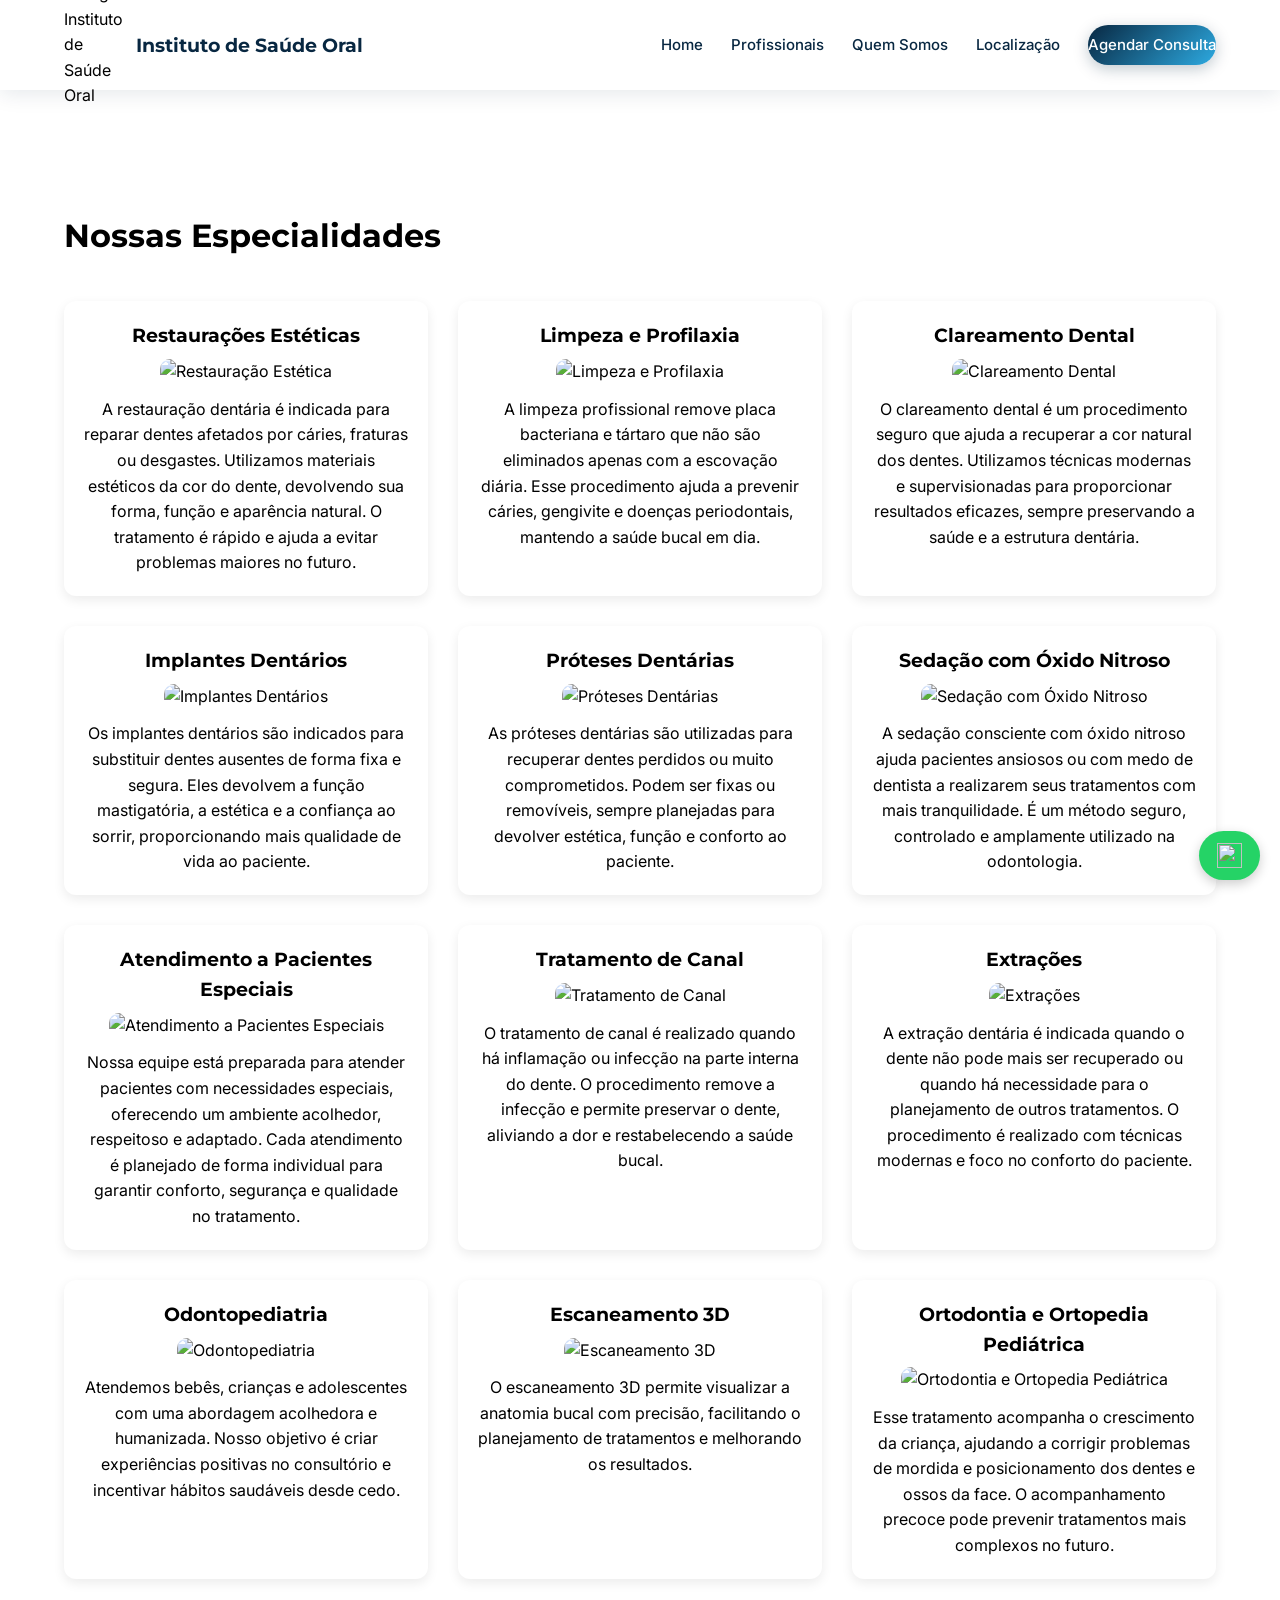
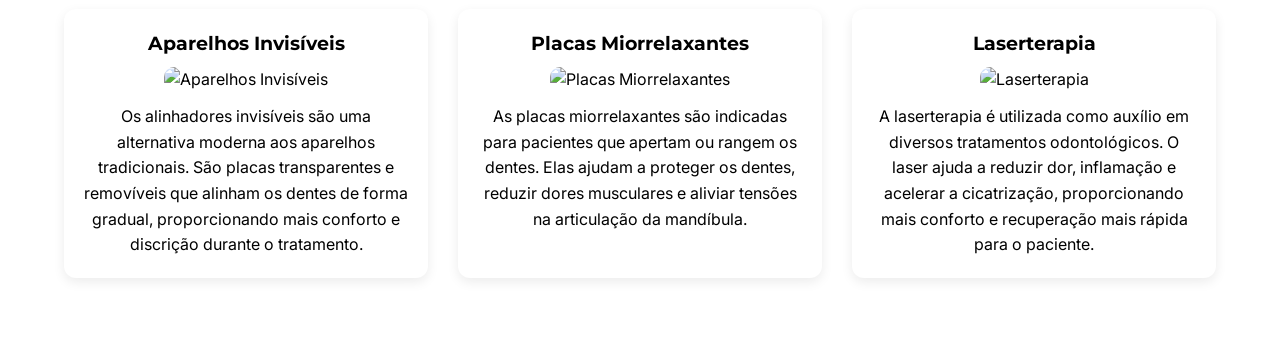
==== especialidades.html @ 9c94c363 "first commit" ====
<!DOCTYPE html>
<html lang="pt-br">
<head>
  <meta charset="UTF-8">
  <meta name="viewport" content="width=device-width, initial-scale=1.0">
  <meta name="description" content="Especialidades odontológicas do Instituto de Saúde Oral - Curitiba/PR">
  <title>Especialidades – Instituto de Saúde Oral</title>
  <link rel="preconnect" href="https://fonts.googleapis.com">
  <link rel="preconnect" href="https://fonts.gstatic.com" crossorigin>
  <link href="https://fonts.googleapis.com/css2?family=Inter:wght@400;500;600;700;800&family=Montserrat:wght@600;700;800&display=swap" rel="stylesheet">
  <link rel="stylesheet" href="style.css">
</head>
<body>

  <header id="header">
    <button class="hamburger" id="hamburger" aria-label="Abrir menu">&#9776;</button>

    <nav class="side-menu" id="sideMenu" aria-label="Menu principal">
      <ul>
        <li><a href="index.html">🏠 Home</a></li>
        <li><a href="profissionais.html">👩‍⚕️ Profissionais</a></li>
        <li><a href="index.html#quem-somos">ℹ️ Quem Somos</a></li>
        <li><a href="https://www.google.com/maps/place/Instituto+de+Sa%C3%BAde+Oral/@-25.3976429,-49.2523343,18z" target="_blank" rel="noopener noreferrer">📍 Localização</a></li>
        <li><a href="https://wa.me/5541984911286?text=Olá%20gostaria%20de%20agendar%20uma%20consulta%20vim%20pelo%20site" target="_blank" rel="noopener noreferrer" style="background:#25d366;margin-top:8px;font-weight:700;">📅 Agendar Consulta</a></li>
      </ul>
    </nav>

    <div class="container nav">
      <div class="nav-brand">
        <img src="projeto-iso/foto.logo.png" alt="Logo Instituto de Saúde Oral" class="logo">
        <h2>Instituto de Saúde Oral</h2>
      </div>
      <nav aria-label="Navegação principal">
        <ul>
          <li><a href="index.html">Home</a></li>
          <li><a href="profissionais.html">Profissionais <span class="tooltip">Conheça nossa equipe</span></a></li>
          <li><a href="index.html#quem-somos">Quem Somos <span class="tooltip">Nossa história e valores</span></a></li>
          <li><a href="https://www.google.com/maps/place/Instituto+de+Sa%C3%BAde+Oral/@-25.3976429,-49.2523343,18z" target="_blank" rel="noopener noreferrer">Localização <span class="tooltip">Veja onde estamos</span></a></li>
          <li>
            <a class="btn" href="https://wa.me/5541984911286?text=Olá%20gostaria%20de%20agendar%20uma%20consulta%20vim%20pelo%20site" target="_blank" rel="noopener noreferrer">Agendar Consulta</a>
          </li>
        </ul>
      </nav>
    </div>
  </header>

  <section class="specialties container">
    <h1>Nossas Especialidades</h1>
    <ul>
      <li>
        <h3>Restaurações Estéticas</h3>
        <img src="projeto-iso/restauracao.png" alt="Restauração Estética" loading="lazy">
        <p>A restauração dentária é indicada para reparar dentes afetados por cáries, fraturas ou desgastes. Utilizamos materiais estéticos da cor do dente, devolvendo sua forma, função e aparência natural. O tratamento é rápido e ajuda a evitar problemas maiores no futuro.</p>
      </li>
      <li>
        <h3>Limpeza e Profilaxia</h3>
        <img src="projeto-iso/limpeza_foto.png" alt="Limpeza e Profilaxia" loading="lazy">
        <p>A limpeza profissional remove placa bacteriana e tártaro que não são eliminados apenas com a escovação diária. Esse procedimento ajuda a prevenir cáries, gengivite e doenças periodontais, mantendo a saúde bucal em dia.</p>
      </li>
      <li>
        <h3>Clareamento Dental</h3>
        <img src="projeto-iso/clareamento.jpg" alt="Clareamento Dental" loading="lazy">
        <p>O clareamento dental é um procedimento seguro que ajuda a recuperar a cor natural dos dentes. Utilizamos técnicas modernas e supervisionadas para proporcionar resultados eficazes, sempre preservando a saúde e a estrutura dentária.</p>
      </li>
      <li>
        <h3>Implantes Dentários</h3>
        <img src="projeto-iso/implante dentário.jpeg" alt="Implantes Dentários" loading="lazy">
        <p>Os implantes dentários são indicados para substituir dentes ausentes de forma fixa e segura. Eles devolvem a função mastigatória, a estética e a confiança ao sorrir, proporcionando mais qualidade de vida ao paciente.</p>
      </li>
      <li>
        <h3>Próteses Dentárias</h3>
        <img src="projeto-iso/protese.png" alt="Próteses Dentárias" loading="lazy">
        <p>As próteses dentárias são utilizadas para recuperar dentes perdidos ou muito comprometidos. Podem ser fixas ou removíveis, sempre planejadas para devolver estética, função e conforto ao paciente.</p>
      </li>
      <li>
        <h3>Sedação com Óxido Nitroso</h3>
        <img src="projeto-iso/oxidonitroso.jpeg" alt="Sedação com Óxido Nitroso" loading="lazy">
        <p>A sedação consciente com óxido nitroso ajuda pacientes ansiosos ou com medo de dentista a realizarem seus tratamentos com mais tranquilidade. É um método seguro, controlado e amplamente utilizado na odontologia.</p>
      </li>
      <li>
        <h3>Atendimento a Pacientes Especiais</h3>
        <img src="projeto-iso/minimalist white tooth made of colorful puzzle pieces, one puzzle piece being placed into the tooth, light grey background, clean vector illustration, modern dental clinic design, symbol of inclusion and care, soft pastel.jpg" alt="Atendimento a Pacientes Especiais" loading="lazy">
        <p>Nossa equipe está preparada para atender pacientes com necessidades especiais, oferecendo um ambiente acolhedor, respeitoso e adaptado. Cada atendimento é planejado de forma individual para garantir conforto, segurança e qualidade no tratamento.</p>
      </li>
      <li>
        <h3>Tratamento de Canal</h3>
        <img src="projeto-iso/tratamentrocanal.jpeg" alt="Tratamento de Canal" loading="lazy">
        <p>O tratamento de canal é realizado quando há inflamação ou infecção na parte interna do dente. O procedimento remove a infecção e permite preservar o dente, aliviando a dor e restabelecendo a saúde bucal.</p>
      </li>
      <li>
        <h3>Extrações</h3>
        <img src="projeto-iso/jucirurgia.jpeg" alt="Extrações" loading="lazy">
        <p>A extração dentária é indicada quando o dente não pode mais ser recuperado ou quando há necessidade para o planejamento de outros tratamentos. O procedimento é realizado com técnicas modernas e foco no conforto do paciente.</p>
      </li>
      <li>
        <h3>Odontopediatria</h3>
        <img src="projeto-iso/infantil.jpeg" alt="Odontopediatria" loading="lazy">
        <p>Atendemos bebês, crianças e adolescentes com uma abordagem acolhedora e humanizada. Nosso objetivo é criar experiências positivas no consultório e incentivar hábitos saudáveis desde cedo.</p>
      </li>
      <li>
        <h3>Escaneamento 3D</h3>
        <img src="projeto-iso/foto_escaneamento3d.png" alt="Escaneamento 3D" loading="lazy">
        <p>O escaneamento 3D permite visualizar a anatomia bucal com precisão, facilitando o planejamento de tratamentos e melhorando os resultados.</p>
      </li>
      <li>
        <h3>Ortodontia e Ortopedia Pediátrica</h3>
        <img src="projeto-iso/panoramica.jpeg" alt="Ortodontia e Ortopedia Pediátrica" loading="lazy">
        <p>Esse tratamento acompanha o crescimento da criança, ajudando a corrigir problemas de mordida e posicionamento dos dentes e ossos da face. O acompanhamento precoce pode prevenir tratamentos mais complexos no futuro.</p>
      </li>
      <li>
        <h3>Aparelhos Invisíveis</h3>
        <img src="projeto-iso/clear.jpg" alt="Aparelhos Invisíveis" loading="lazy">
        <p>Os alinhadores invisíveis são uma alternativa moderna aos aparelhos tradicionais. São placas transparentes e removíveis que alinham os dentes de forma gradual, proporcionando mais conforto e discrição durante o tratamento.</p>
      </li>
      <li>
        <h3>Placas Miorrelaxantes</h3>
        <img src="projeto-iso/foto-certa-placa.png" alt="Placas Miorrelaxantes" loading="lazy">
        <p>As placas miorrelaxantes são indicadas para pacientes que apertam ou rangem os dentes. Elas ajudam a proteger os dentes, reduzir dores musculares e aliviar tensões na articulação da mandíbula.</p>
      </li>
      <li>
        <h3>Laserterapia</h3>
        <img src="projeto-iso/foto certa laser.png" alt="Laserterapia" loading="lazy">
        <p>A laserterapia é utilizada como auxílio em diversos tratamentos odontológicos. O laser ajuda a reduzir dor, inflamação e acelerar a cicatrização, proporcionando mais conforto e recuperação mais rápida para o paciente.</p>
      </li>
    </ul>
  </section>

  <!-- WhatsApp Fixo -->
  <a href="https://wa.me/5541984911286?text=Olá,%20vim%20pelo%20site!" class="whatsapp-fixo" target="_blank" rel="noopener noreferrer" aria-label="Agendar consulta via WhatsApp">
    <img src="https://upload.wikimedia.org/wikipedia/commons/6/6b/WhatsApp.svg" alt="" width="25">
  </a>

  <script>
    document.addEventListener('DOMContentLoaded', () => {

      // MENU HAMBURGER
      const hamburger = document.getElementById('hamburger');
      const sideMenu = document.getElementById('sideMenu');
      if (hamburger && sideMenu) {
        hamburger.addEventListener('click', () => {
          sideMenu.style.width = sideMenu.style.width === '250px' ? '0' : '250px';
        });
      }

      // HEADER SCROLL
      const header = document.getElementById('header');
      if (header) {
        window.addEventListener('scroll', () => {
          header.classList.toggle('scrolled', window.scrollY > 50);
        }, { passive: true });
      }

      // SCROLL ANIMATE
      const elements = document.querySelectorAll('section, .specialties li, h1, h2, h3');
      const observer = new IntersectionObserver((entries) => {
        entries.forEach(entry => {
          if (entry.isIntersecting) {
            entry.target.classList.add('show');
            observer.unobserve(entry.target);
          }
        });
      }, { threshold: 0.1 });
      elements.forEach(el => { el.classList.add('scroll-animate'); observer.observe(el); });

    });
  </script>

</body>
</html>
---- style.css ----
/* ================= RESET ================= */
* {
  margin: 0;
  padding: 0;
  box-sizing: border-box;
}

/* ================= VARIÁVEIS ================= */
:root {
  --primary: #082741;
  --secondary: #2DAAE1;
  --light: #F4F6F8;
  --text: #000000;
  --white: #FFFFFF;
}

/* ================= BASE ================= */
html { font-size: 16px; }

body {
  overflow-x: hidden;
  font-family: 'Inter', sans-serif;
  color: var(--text);
  background: var(--white);
  line-height: 1.6;
  padding-top: 90px;
}

/* ================= TIPOGRAFIA ================= */
h1, h2, h3 {
  font-family: 'Montserrat', sans-serif;
  color: var(--text);
}

/* ================= CONTAINER ================= */
.container {
  width: 90%;
  max-width: 1200px;
  margin: auto;
}

/* ================= SECTION ================= */
section { padding: 80px 0; }
.bg-light { background: var(--light); }

/* ================= HEADER ================= */
header {
  background: rgba(255, 255, 255, 0.15);
  backdrop-filter: blur(10px);
  -webkit-backdrop-filter: blur(10px);
  box-shadow: 0 4px 20px rgba(8, 39, 65, 0.1);
  position: fixed;
  width: 100%;
  top: 0;
  z-index: 1000;
  height: 90px;
  display: flex;
  align-items: center;
  transition: background 0.3s ease, height 0.3s ease, box-shadow 0.3s ease;
}

header.scrolled {
  background: #FFFFFF;
  backdrop-filter: none;
  -webkit-backdrop-filter: none;
  height: 70px;
  box-shadow: 0 4px 15px rgba(0,0,0,0.1);
}

/* ================= NAV ================= */
.container.nav {
  display: flex;
  align-items: center;
  justify-content: space-between;
  gap: 24px;
  width: 90%;
  max-width: 1200px;
  margin: 0 auto;
}

.nav-brand {
  display: flex;
  align-items: center;
  gap: 12px;
  flex-shrink: 0;
  text-decoration: none;
}

.nav-brand h2 {
  font-size: 1.2rem;
  white-space: nowrap;
  margin: 0;
  color: var(--primary);
}

.logo {
  width: 60px;
  height: auto;
}

.container.nav nav { flex: 1; }

.container.nav nav ul {
  display: flex;
  align-items: center;
  justify-content: flex-end;
  gap: 28px;
  list-style: none;
  padding: 0;
  margin: 0;
  flex-wrap: nowrap;
  scrollbar-width: none;
  -ms-overflow-style: none;
}
.container.nav nav ul::-webkit-scrollbar { display: none; }

.container.nav nav ul li {
  white-space: nowrap;
  position: relative;
}

.container.nav nav ul li a {
  text-decoration: none;
  color: var(--primary);
  font-weight: 500;
  font-size: 15px;
  padding: 8px 0;
  position: relative;
  transition: color 0.3s ease;
}

.container.nav nav ul li a::after {
  content: "";
  position: absolute;
  left: 0;
  bottom: 0;
  width: 0%;
  height: 2px;
  background: var(--secondary);
  transition: width 0.3s ease;
}

.container.nav nav ul li a:hover::after { width: 100%; }

/* ================= TOOLTIP ================= */
.tooltip {
  position: absolute;
  bottom: -40px;
  left: 50%;
  transform: translateX(-50%);
  background: rgba(45, 170, 225, 0.92);
  color: white;
  padding: 6px 12px;
  border-radius: 8px;
  font-size: 12px;
  white-space: nowrap;
  opacity: 0;
  pointer-events: none;
  transition: opacity 0.3s ease;
  z-index: 10;
}

.container.nav nav ul li a:hover .tooltip { opacity: 1; }

/* ================= BOTÃO ================= */
.btn {
  display: inline-flex;
  align-items: center;
  justify-content: center;
  gap: 8px;
  background: linear-gradient(135deg, var(--primary), var(--secondary));
  color: #ffffff !important;
  padding: 12px 26px;
  border-radius: 50px;
  text-decoration: none !important;
  font-weight: 700;
  font-size: 0.95rem;
  box-shadow: 0 4px 15px rgba(8, 39, 65, 0.25);
  transition: transform 0.3s ease, box-shadow 0.3s ease;
  white-space: nowrap;
  flex-shrink: 0;
  cursor: pointer;
  border: none;
}

.btn:hover {
  transform: translateY(-3px);
  box-shadow: 0 8px 20px rgba(45, 170, 225, 0.4);
  color: #ffffff !important;
}

/* Remove underline no .btn dentro do nav */
.container.nav nav ul li a.btn::after { display: none; }

/* ================= HERO ================= */
.hero {
  min-height: 100vh;
  display: flex;
  align-items: center;
  background: linear-gradient(135deg, var(--primary) 0%, #0f3a5c 60%, var(--secondary) 100%);
  position: relative;
  overflow: hidden;
  padding: 120px 0 80px;
}

.hero .shape {
  position: absolute;
  border-radius: 50%;
  pointer-events: none;
}
.hero .shape:nth-child(1) {
  width: 500px; height: 500px;
  top: -150px; right: -100px;
  background: radial-gradient(circle, rgba(45,170,225,0.15) 0%, transparent 70%);
}
.hero .shape:nth-child(2) {
  width: 400px; height: 400px;
  bottom: -100px; left: -100px;
  background: radial-gradient(circle, rgba(255,255,255,0.05) 0%, transparent 70%);
}

.hero-content {
  max-width: 800px;
  position: relative;
  z-index: 2;
  padding: 0 20px;
  color: var(--white);
}

.hero-badge {
  display: inline-flex;
  align-items: center;
  gap: 8px;
  background: rgba(255,255,255,0.1);
  backdrop-filter: blur(10px);
  padding: 8px 16px;
  border-radius: 50px;
  font-size: 14px;
  font-weight: 500;
  color: var(--white);
  margin-bottom: 24px;
  border: 1px solid rgba(255,255,255,0.2);
}

.hero-title {
  font-size: 3rem;
  line-height: 1.2;
  margin-bottom: 20px;
  color: var(--white);
}
.hero-title .highlight { color: var(--secondary); }

.hero-subtitle {
  font-size: 1.15rem;
  color: rgba(255,255,255,0.9);
  margin-bottom: 32px;
  max-width: 600px;
}

.hero-buttons {
  display: flex;
  gap: 16px;
  margin-bottom: 40px;
  flex-wrap: wrap;
}

.btn-transparent {
  display: inline-flex;
  align-items: center;
  gap: 8px;
  background: transparent;
  color: var(--white) !important;
  padding: 12px 26px;
  border-radius: 50px;
  text-decoration: none !important;
  font-weight: 600;
  border: 2px solid rgba(255,255,255,0.4);
  transition: background 0.3s, border-color 0.3s, transform 0.3s;
}
.btn-transparent:hover {
  background: rgba(255,255,255,0.1);
  border-color: var(--white);
  transform: translateY(-3px);
}

.hero-stats { display: flex; gap: 32px; flex-wrap: wrap; }
.stat-number { display: block; font-size: 1.8rem; font-weight: 700; color: var(--white); }
.stat-label { font-size: 0.9rem; color: rgba(255,255,255,0.7); }

/* ================= GRID ================= */
.grid-3 {
  display: grid;
  grid-template-columns: repeat(2, 1fr);
  gap: 30px;
  margin-top: 40px;
}

/* ================= CARDS ================= */
.card {
  background: var(--white);
  padding: 30px;
  border-radius: 12px;
  box-shadow: 0 4px 15px rgba(0,0,0,0.05);
  transition: transform 0.3s;
}
.card:hover { transform: translateY(-5px); }

/* ================= ESPECIALIDADES ================= */
.specialties { padding-top: 120px; }

.specialties h1 {
  margin-bottom: 40px;
  font-size: 2rem;
}

.specialties ul {
  display: grid;
  grid-template-columns: repeat(3, 1fr);
  gap: 30px;
  padding: 0;
  list-style: none;
}

.specialties li {
  background: var(--white);
  padding: 20px;
  border-radius: 12px;
  box-shadow: 0 4px 12px rgba(0,0,0,0.08);
  text-align: center;
  transition: transform 0.3s;
}
.specialties li:hover { transform: translateY(-4px); }

.specialties img {
  width: 100%;
  height: 180px;
  object-fit: cover;
  border-radius: 10px;
  margin-bottom: 12px;
}

.specialties h3 { margin-bottom: 8px; }

/* ================= PROFISSIONAIS ================= */
.professionals { padding-top: 120px; }

.doctor img {
  width: 100%;
  height: 500px;
  object-fit: cover;
  border-radius: 12px;
  margin-bottom: 16px;
}

/* ================= CAROUSEL ================= */
.carousel {
  position: relative;
  width: 100%;
  overflow: hidden;
  margin: 40px 0;
}

.gallery {
  display: flex;
  gap: 15px;
  transition: transform 0.5s ease;
  flex-wrap: nowrap;
}

.gallery img {
  width: 400px;
  height: 240px;
  object-fit: cover;
  border-radius: 10px;
  cursor: pointer;
  flex-shrink: 0;
}

.arrow {
  position: absolute;
  top: 50%;
  transform: translateY(-50%);
  background: rgba(0,0,0,0.5);
  color: white;
  border: none;
  font-size: 28px;
  padding: 10px 15px;
  cursor: pointer;
  z-index: 10;
  border-radius: 4px;
  transition: background 0.2s;
}
.arrow:hover { background: rgba(0,0,0,0.7); }
.arrow.left { left: 10px; }
.arrow.right { right: 10px; }

/* ================= LIGHTBOX ================= */
.lightbox {
  display: none;
  position: fixed;
  top: 0; left: 0;
  width: 100%; height: 100%;
  background: rgba(0,0,0,0.75);
  justify-content: center;
  align-items: center;
  z-index: 9999;
}
.lightbox.active { display: flex; }

.lightbox img {
  max-width: 90%;
  max-height: 90%;
  border-radius: 10px;
}

.close {
  position: absolute;
  top: 20px; right: 30px;
  color: white;
  font-size: 40px;
  cursor: pointer;
  background: none;
  border: none;
  line-height: 1;
}

/* ================= DEPOIMENTOS ================= */
.testimonials-grid {
  display: grid;
  grid-template-columns: repeat(3, 1fr);
  gap: 24px;
  margin-top: 40px;
}

.testimonial {
  background: var(--white);
  padding: 28px;
  border-radius: 12px;
  box-shadow: 0 4px 10px rgba(0,0,0,0.05);
}

.testimonial-stars { color: #f5a623; font-size: 1.1rem; margin-bottom: 12px; }
.testimonial-text { font-size: 0.95rem; margin-bottom: 12px; color: #444; }
.testimonial-author { font-weight: 600; color: var(--primary); }

/* ================= FOOTER ================= */
footer {
  background: var(--primary);
  padding: 52px 0 0;
}

footer,
footer h2, footer h3, footer h4,
footer p, footer a, footer address,
footer span, footer strong, footer em, footer li {
  color: white !important;
}

footer h2::after, footer h3::after { display: none !important; }

footer h3 {
  font-size: 1.1rem;
  font-weight: 700;
  margin-bottom: 8px;
}

footer p {
  font-size: 0.95rem;
  color: rgba(255,255,255,0.82) !important;
  margin-bottom: 5px;
}

footer a:hover { color: var(--secondary) !important; }

.footer-container {
  display: flex;
  align-items: flex-start;
  justify-content: center;
  gap: 48px;
  flex-wrap: wrap;
  width: 92%;
  max-width: 1200px;
  margin: 0 auto;
  padding-bottom: 40px;
}

.mapa-container {
  width: 380px;
  height: 320px;
  flex-shrink: 0;
  border-radius: 12px;
  overflow: hidden;
}

.mapa-container iframe { width: 100%; height: 100%; border: 0; display: block; }

.footer-info { flex: 1; min-width: 220px; max-width: 360px; }

.footer-contact { margin-top: 18px; }

.footer-buttons { display: flex; gap: 12px; flex-wrap: wrap; }

.footer-btn {
  width: 48px; height: 48px;
  border-radius: 50%;
  display: flex;
  align-items: center;
  justify-content: center;
  text-decoration: none;
  transition: transform 0.2s, opacity 0.2s;
  flex-shrink: 0;
}
.footer-btn.whatsapp  { background: #25D366; }
.footer-btn.email     { background: #1a73e8; font-size: 20px; }
.footer-btn.instagram {
  background: radial-gradient(circle at 30% 107%,
    #fdf497 0%, #fdf497 5%, #fd5949 45%, #d6249f 60%, #285AEB 90%);
}
.footer-btn img { width: 24px; height: 24px; }
.footer-btn:hover { transform: scale(1.12); opacity: 0.9; }

.footer-responsavel {
  margin-top: 20px;
  padding-top: 16px;
  border-top: 1px solid rgba(255,255,255,0.18);
}
.footer-responsavel p { font-size: 0.87rem !important; line-height: 1.5; }
.footer-responsavel strong { color: var(--secondary) !important; }

.footer-dev {
  text-align: center;
  padding: 18px 16px;
  border-top: 1px solid rgba(255,255,255,0.1);
  width: 100%;
}
.footer-dev p { font-size: 0.8rem !important; color: rgba(255,255,255,0.38) !important; }
.footer-dev a { color: var(--secondary) !important; font-weight: 600; }

/* ================= WHATSAPP FIXO ================= */
.whatsapp-fixo {
  position: fixed;
  bottom: 20px; right: 20px;
  background-color: #25d366;
  padding: 12px 18px;
  border-radius: 50px;
  display: flex;
  align-items: center;
  gap: 10px;
  font-weight: bold;
  box-shadow: 0 4px 12px rgba(0,0,0,0.2);
  z-index: 99999;
  text-decoration: none;
  transition: transform 0.3s ease, background 0.3s;
}
.whatsapp-fixo:hover { transform: scale(1.05); background-color: #20ba5a; }
.whatsapp-fixo img { width: 25px; height: 25px; }

/* ================= MENU LATERAL ================= */
.side-menu {
  height: 100vh;
  width: 0;
  position: fixed;
  top: 0; left: 0;
  background-color: var(--primary);
  overflow-x: hidden;
  transition: width 0.3s ease;
  padding-top: 70px;
  z-index: 1001;
}

.side-menu ul { list-style: none; padding: 0; margin: 0; }

.side-menu a {
  padding: 14px 24px;
  text-decoration: none;
  font-size: 16px;
  color: white;
  display: block;
  transition: background 0.2s;
}
.side-menu a:hover { background: rgba(255,255,255,0.1); }

/* ================= HAMBURGER ================= */
.hamburger {
  display: none;
  font-size: 26px;
  cursor: pointer;
  position: fixed;
  top: 22px; left: 15px;
  z-index: 1002;
  background: white;
  border: none;
  border-radius: 8px;
  padding: 5px 10px;
  box-shadow: 0 2px 8px rgba(0,0,0,0.2);
  color: var(--primary);
}

/* ================= SCROLL ANIMATE ================= */
.scroll-animate {
  opacity: 0;
  transform: translateY(30px);
  transition: opacity 0.7s ease-out, transform 0.7s ease-out;
}
.scroll-animate.show {
  opacity: 1;
  transform: translateY(0);
}

/* ================= RESPONSIVO ================= */
@media (max-width: 1100px) {
  .container.nav nav { display: none; }
  .hamburger { display: block; }
  .container.nav { margin-left: 50px; }
}

@media (max-width: 1024px) {
  .grid-3 { grid-template-columns: 1fr; }
  .specialties ul { grid-template-columns: repeat(2, 1fr); }
  .testimonials-grid { grid-template-columns: repeat(2, 1fr); }
}

@media (max-width: 768px) {
  body { padding-top: 70px; }
  .hero-title { font-size: 2.2rem; }
  .hero-subtitle { font-size: 1rem; }
  .hero-buttons { flex-direction: column; align-items: flex-start; }
  .hero-stats { gap: 20px; }
  .gallery img { width: 250px; height: 160px; }
  .testimonials-grid { grid-template-columns: 1fr; }
  .mapa-container { width: 100%; }
  .whatsapp-fixo { width: 60px; height: 60px; padding: 0; border-radius: 50%; justify-content: center; gap: 0; }
  .whatsapp-fixo span { display: none; }
}

@media (max-width: 600px) {
  .specialties ul { grid-template-columns: 1fr; }
  .gallery img { width: 200px; height: 140px; }
}
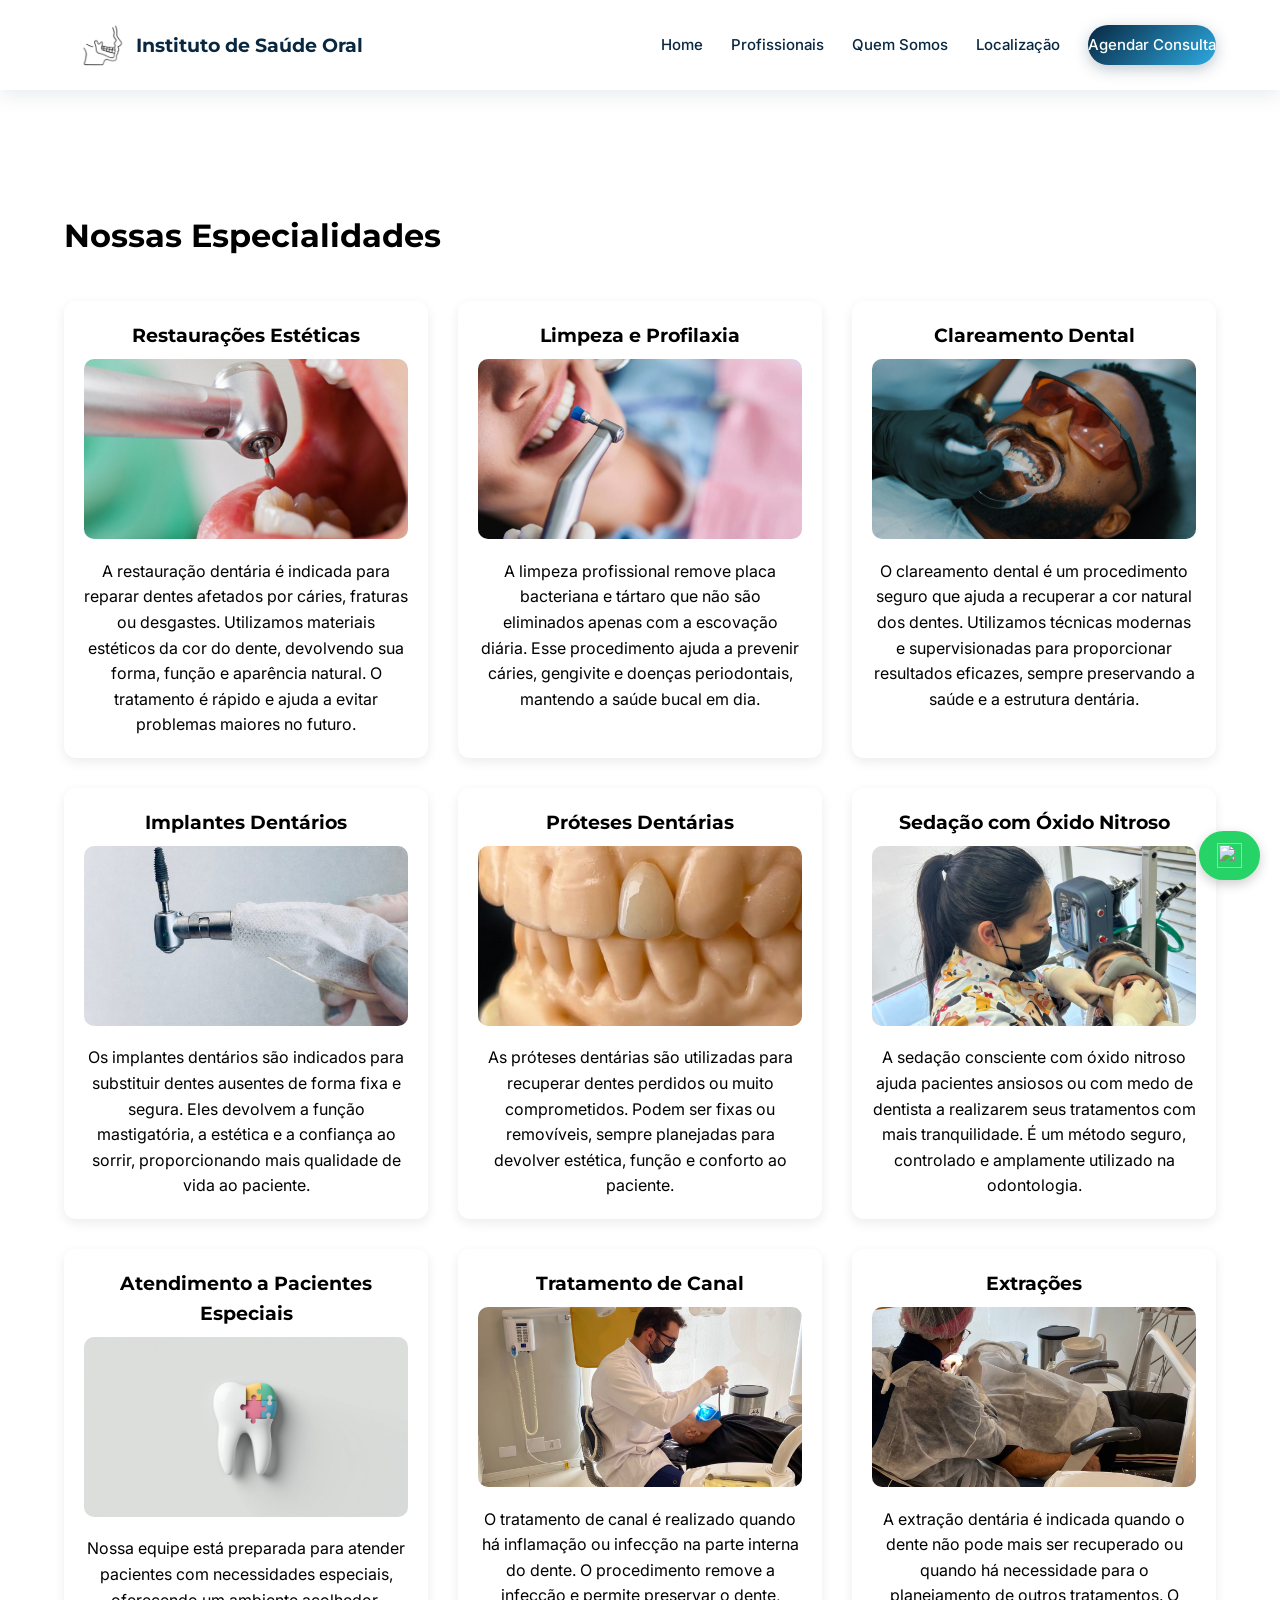
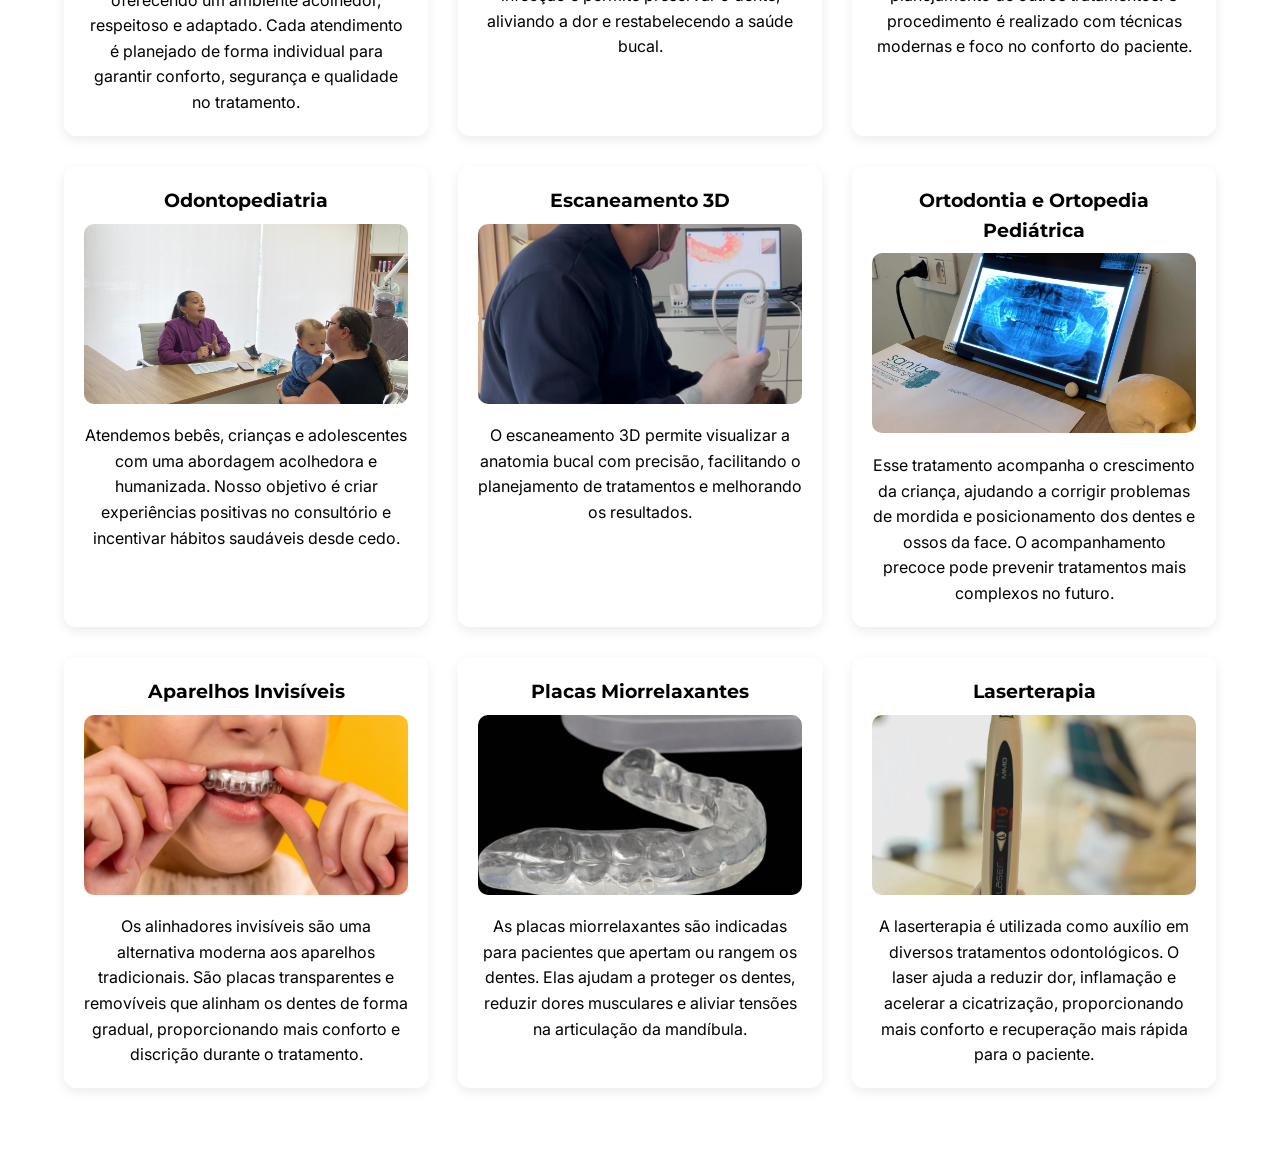
==== commit bec3f677: "renomeei pasta de projeto-iso para nova-pasta" ====
--- a/especialidades.html
+++ b/especialidades.html
@@ -79,7 +79,7 @@
       </li>
       <li>
         <h3>Atendimento a Pacientes Especiais</h3>
-        <img src="projeto-iso/minimalist white tooth made of colorful puzzle pieces, one puzzle piece being placed into the tooth, light grey background, clean vector illustration, modern dental clinic design, symbol of inclusion and care, soft pastel.jpg" alt="Atendimento a Pacientes Especiais" loading="lazy">
+        <img src="projeto-iso/atendimentoespecial.jpg" loading="lazy">
         <p>Nossa equipe está preparada para atender pacientes com necessidades especiais, oferecendo um ambiente acolhedor, respeitoso e adaptado. Cada atendimento é planejado de forma individual para garantir conforto, segurança e qualidade no tratamento.</p>
       </li>
       <li>
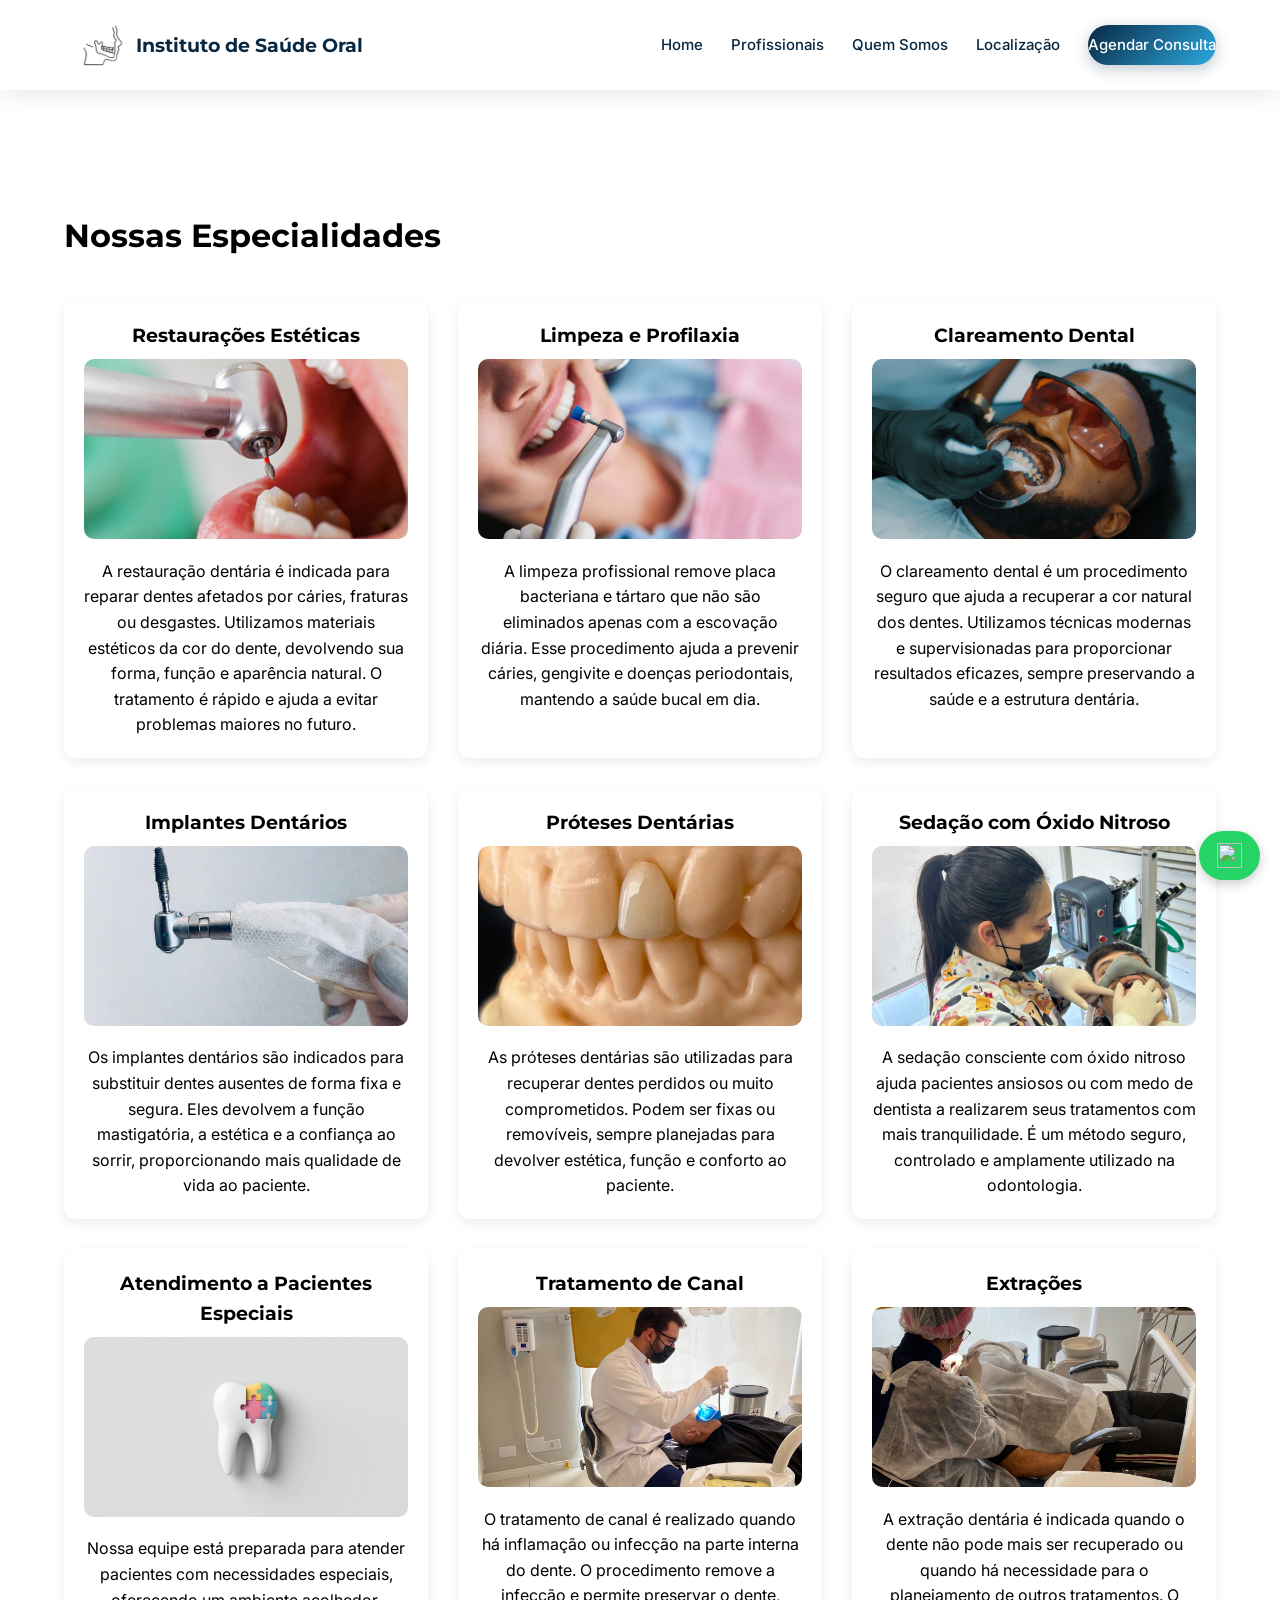
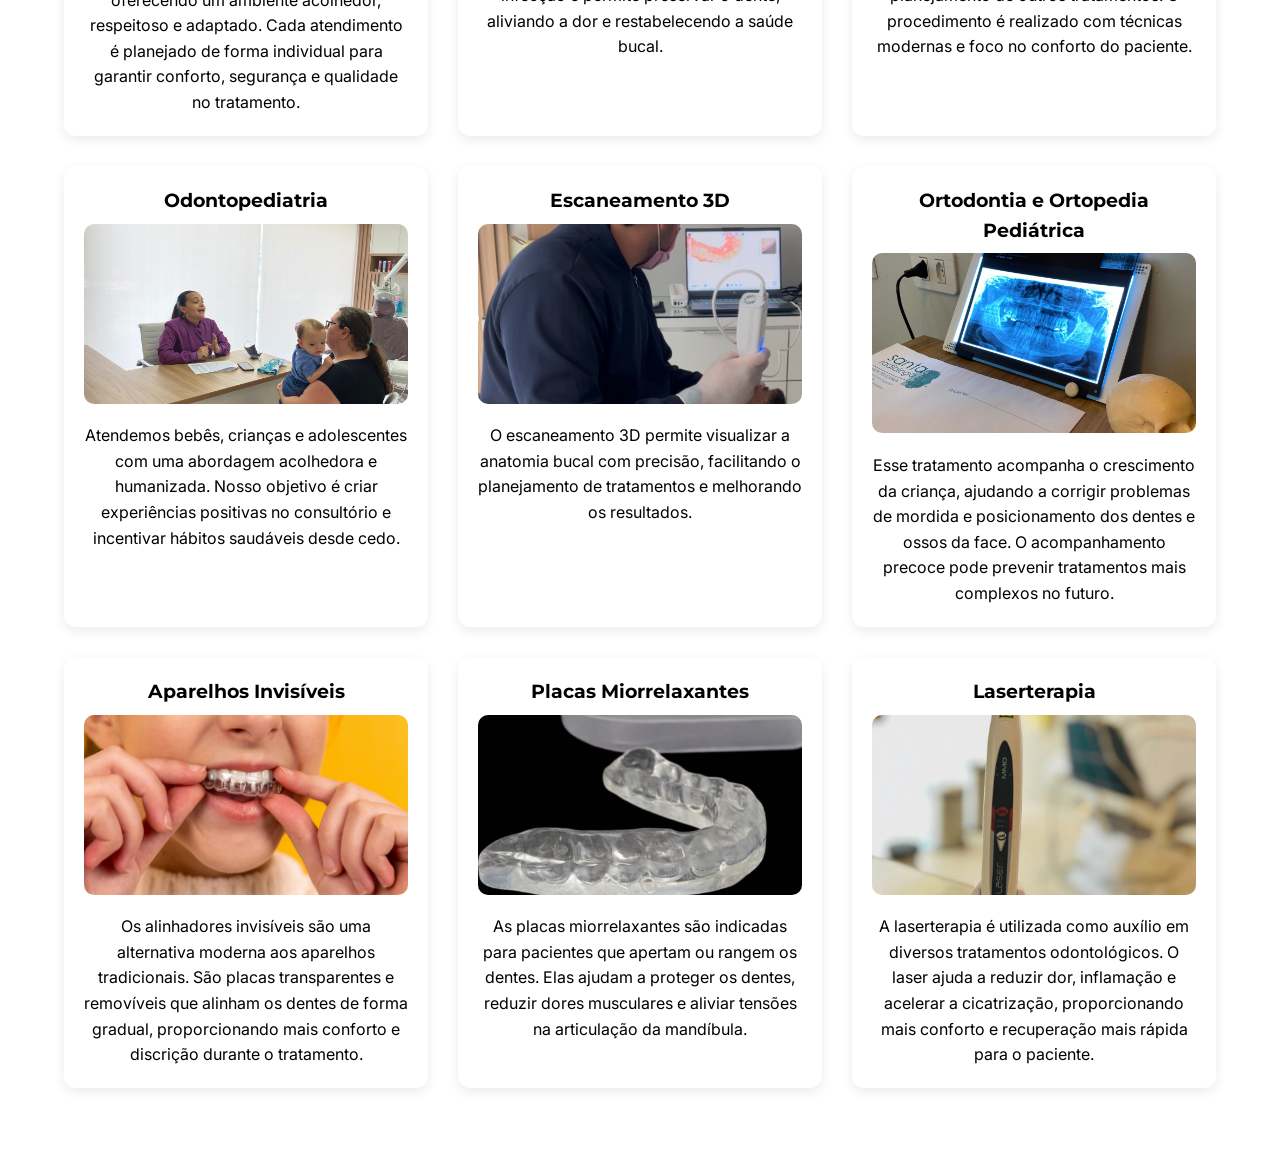
==== commit 77489de5: "addonespe.html" ====
--- a/especialidades.html
+++ b/especialidades.html
@@ -131,38 +131,33 @@
   </a>
 
   <script>
-    document.addEventListener('DOMContentLoaded', () => {
+    
 
       // MENU HAMBURGER
-      const hamburger = document.getElementById('hamburger');
-      const sideMenu = document.getElementById('sideMenu');
-      if (hamburger && sideMenu) {
-        hamburger.addEventListener('click', () => {
-          sideMenu.style.width = sideMenu.style.width === '250px' ? '0' : '250px';
-        });
-      }
+document.addEventListener('DOMContentLoaded', () => {
 
-      // HEADER SCROLL
-      const header = document.getElementById('header');
-      if (header) {
-        window.addEventListener('scroll', () => {
-          header.classList.toggle('scrolled', window.scrollY > 50);
-        }, { passive: true });
-      }
+  // MENU HAMBURGER
+  const hamburger = document.getElementById('hamburger');
+  const sideMenu = document.getElementById('sideMenu');
+  if (hamburger && sideMenu) {
+    hamburger.addEventListener('click', () => {
+      sideMenu.classList.toggle('open');
+    });
+  }
 
-      // SCROLL ANIMATE
-      const elements = document.querySelectorAll('section, .specialties li, h1, h2, h3');
-      const observer = new IntersectionObserver((entries) => {
-        entries.forEach(entry => {
-          if (entry.isIntersecting) {
-            entry.target.classList.add('show');
-            observer.unobserve(entry.target);
-          }
-        });
-      }, { threshold: 0.1 });
-      elements.forEach(el => { el.classList.add('scroll-animate'); observer.observe(el); });
+  // HEADER SCROLL
+  const header = document.getElementById('header');
+  if (header) {
+    window.addEventListener('scroll', () => {
+      header.classList.toggle('scrolled', window.scrollY > 50);
+    }, { passive: true });
+  }
 
-    });
+  // SCROLL ANIMATE - sem observer, tudo visível direto
+  document.querySelectorAll('section, .specialties li, h1, h2, h3')
+    .forEach(el => el.classList.add('show'));
+
+});
   </script>
 
 </body>
--- a/style.css
+++ b/style.css
@@ -328,7 +328,7 @@
   box-shadow: 0 4px 12px rgba(0,0,0,0.08);
   text-align: center;
   transition: transform 0.3s;
-}
+ opacity: 1;}
 .specialties li:hover { transform: translateY(-4px); }
 
 .specialties img {
@@ -425,18 +425,110 @@
 }
 
 /* ================= DEPOIMENTOS ================= */
-.testimonials-grid {
-  display: grid;
-  grid-template-columns: repeat(3, 1fr);
-  gap: 24px;
-  margin-top: 40px;
-}
-
-.testimonial {
+
+.ts-section { padding: 60px 0; }
+.ts-header { text-align: center; margin-bottom: 40px; }
+
+.ts-wrapper { position: relative; overflow: hidden; }
+.ts-track {
+  display: flex;
+  gap: 20px;
+  transition: transform 0.5s cubic-bezier(0.4, 0, 0.2, 1);
+}
+
+.ts-card {
+  flex: 0 0 calc(33.333% - 14px);
+  min-width: 0;
   background: var(--white);
+  border: 1px solid rgba(8, 39, 65, 0.08);
+  border-radius: 16px;
   padding: 28px;
-  border-radius: 12px;
-  box-shadow: 0 4px 10px rgba(0,0,0,0.05);
+  box-sizing: border-box;
+  transition: transform 0.3s ease, border-color 0.3s ease, box-shadow 0.3s ease;
+  cursor: default;
+}
+.ts-card:hover {
+  transform: translateY(-5px);
+  box-shadow: 0 8px 24px rgba(8, 39, 65, 0.1);
+  border-color: rgba(45, 170, 225, 0.3);
+}
+
+.ts-top {
+  display: flex;
+  align-items: center;
+  gap: 12px;
+  margin-bottom: 16px;
+}
+.ts-avatar {
+  width: 44px;
+  height: 44px;
+  border-radius: 50%;
+  display: flex;
+  align-items: center;
+  justify-content: center;
+  font-size: 15px;
+  font-weight: 600;
+  flex-shrink: 0;
+}
+.ts-meta h4 {
+  font-size: 14px;
+  font-weight: 600;
+  margin: 0 0 2px;
+  color: var(--primary);
+}
+.ts-meta span {
+  font-size: 12px;
+  color: #888;
+}
+.ts-stars {
+  color: #f5a623;
+  font-size: 13px;
+  margin-bottom: 10px;
+  letter-spacing: 1px;
+}
+.ts-quote {
+  font-size: 40px;
+  line-height: 1;
+  color: #dde3ea;
+  font-family: Georgia, serif;
+  margin-bottom: 4px;
+}
+.ts-text {
+  font-size: 14px;
+  line-height: 1.75;
+  color: #555;
+  margin: 0;
+}
+
+/* Dots */
+.ts-dots {
+  display: flex;
+  justify-content: center;
+  gap: 8px;
+  margin-top: 32px;
+}
+.ts-dot {
+  width: 8px;
+  height: 8px;
+  border-radius: 50%;
+  background: #ccc;
+  cursor: pointer;
+  transition: all 0.3s ease;
+  border: none;
+  padding: 0;
+}
+.ts-dot.active {
+  width: 24px;
+  border-radius: 4px;
+  background: var(--primary);
+}
+
+/* Responsivo */
+@media (max-width: 900px) {
+  .ts-card { flex: 0 0 calc(50% - 10px); }
+}
+@media (max-width: 580px) {
+  .ts-card { flex: 0 0 100%; }
 }
 
 .testimonial-stars { color: #f5a623; font-size: 1.1rem; margin-bottom: 12px; }
@@ -567,7 +659,18 @@
   padding-top: 70px;
   z-index: 1001;
 }
-
+.side-menu.open {
+  width: 250px;
+  overflow-x: visible;
+}
+
+/* Garante que o menu nunca seja afetado pelo scroll-animate */
+.side-menu,
+.side-menu * {
+  opacity: 1 !important;
+  transform: none !important;
+  transition: width 0.3s ease !important;
+}
 .side-menu ul { list-style: none; padding: 0; margin: 0; }
 
 .side-menu a {
